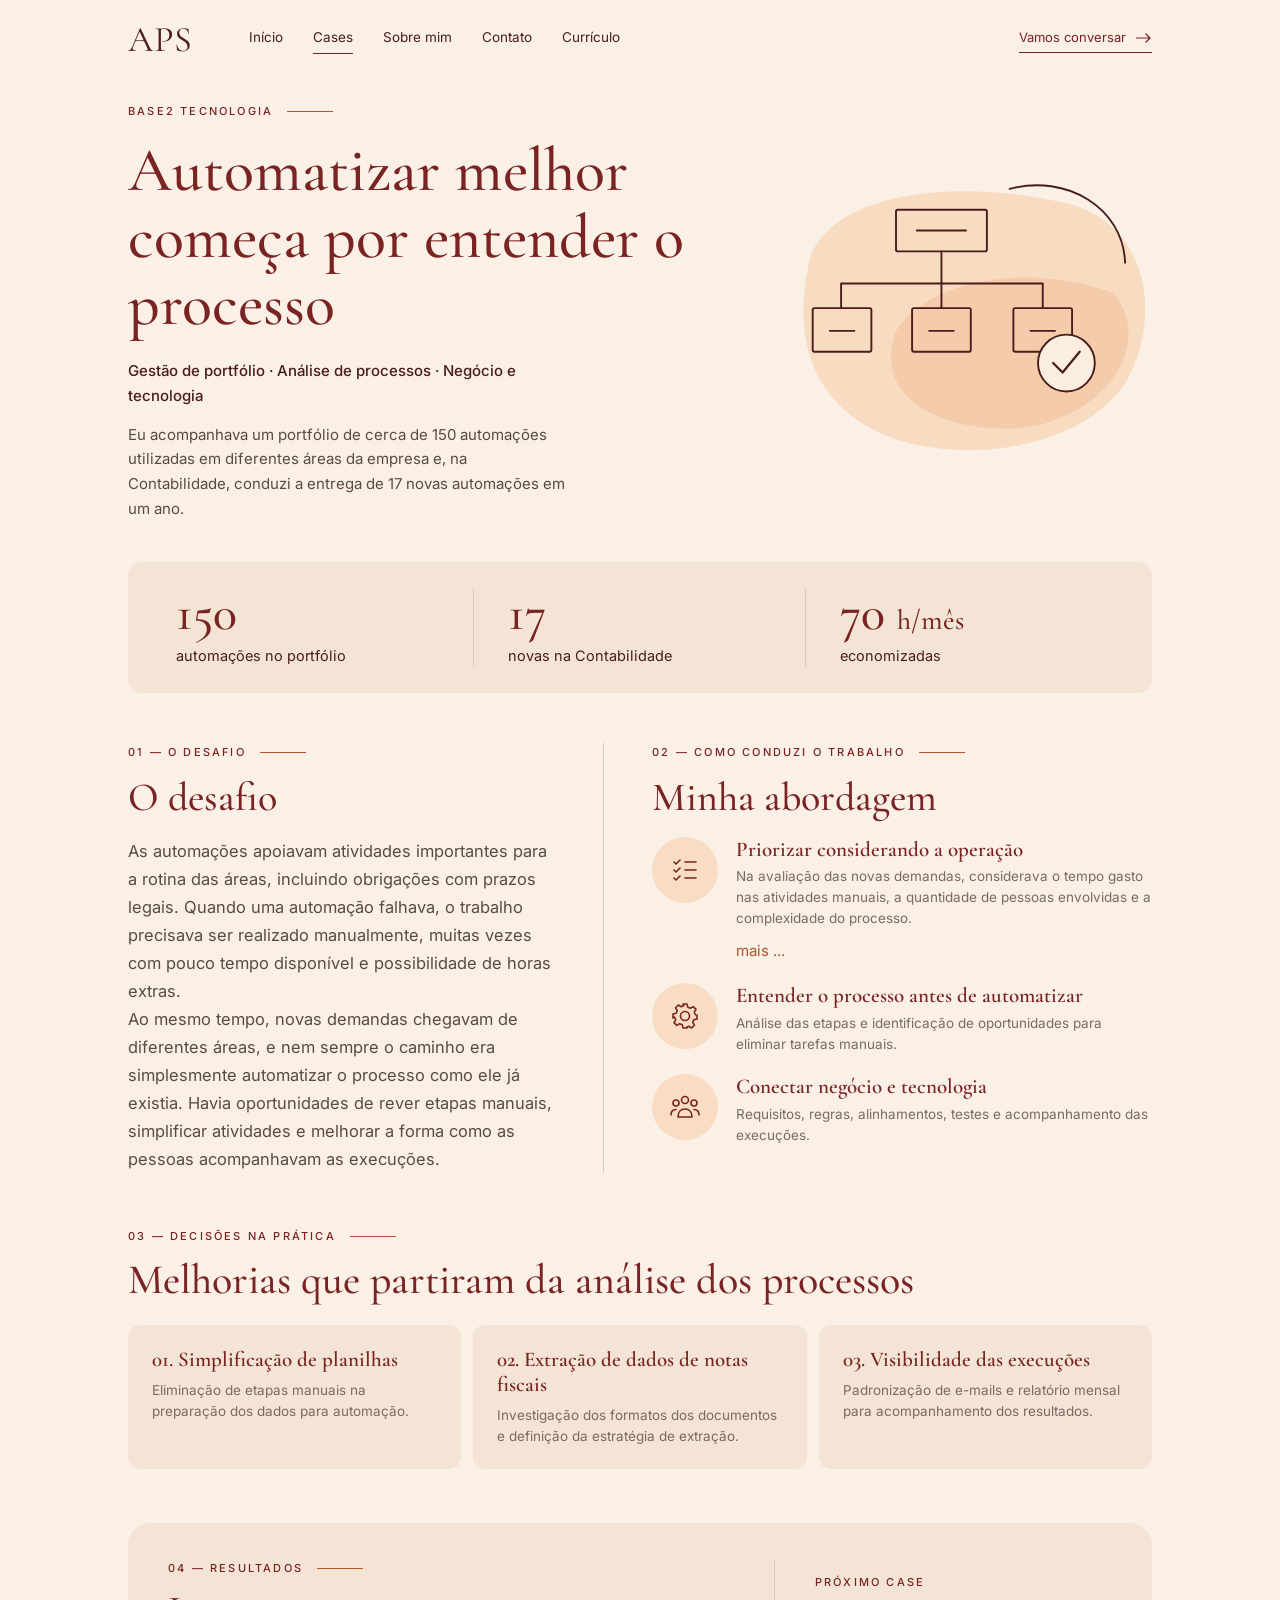
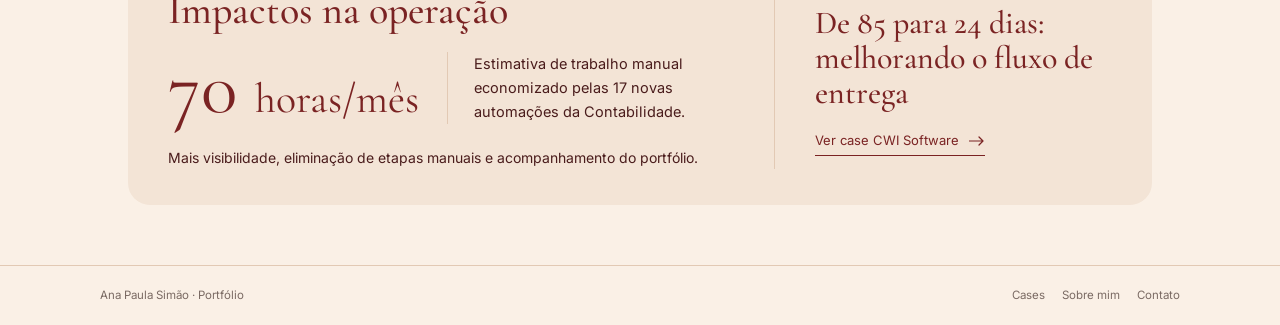
==== case-base2.html @ 9405dc96 "Update case-base2.html" ====
<!DOCTYPE html>
<html lang="pt-BR">
<head>
<meta charset="UTF-8">
<meta name="viewport" content="width=device-width, initial-scale=1">
<title>Case Base2 Tecnologia · Ana Paula Simão</title>
<meta name="description" content="Gestão de portfólio, análise de processos e conexão entre negócio e tecnologia: 150 automações no portfólio e 17 novas entregues para a Contabilidade.">
<link rel="preconnect" href="https://fonts.googleapis.com">
<link rel="preconnect" href="https://fonts.gstatic.com" crossorigin>
<link href="https://fonts.googleapis.com/css2?family=Cormorant+Garamond:wght@400;500;600&family=Inter:wght@400;500&display=swap" rel="stylesheet">
<style>
  :root{
    --bg:#faf0e6;
    --bg-soft:#f3e4d6;
    --ink:#4a1c1c;
    --red:#7a2323;
    --accent:#b5532f;
    --text:#5b4a44;
    --muted:#7a6a63;
    --line:#e2c9b4;
    --peach:#f8dcc4;
    --serif:'Cormorant Garamond', Georgia, serif;
    --sans:'Inter', system-ui, sans-serif;
  }
  *{box-sizing:border-box;margin:0;padding:0}
  html{scroll-behavior:smooth}
  body{font-family:var(--sans);background:var(--bg);color:var(--text);line-height:1.65;font-size:15px;-webkit-font-smoothing:antialiased}
  a{color:inherit;text-decoration:none}
  .container{max-width:1080px;margin:0 auto;padding:0 28px}

  /* MENU */
  nav{display:flex;align-items:center;justify-content:space-between;padding:22px 0;gap:20px}
  .logo{font-family:var(--serif);font-size:36px;color:var(--ink);letter-spacing:.5px;line-height:1}
  .menu{display:flex;gap:30px;margin-left:36px;margin-right:auto}
  .menu a{font-size:13.5px;color:var(--ink);padding-bottom:4px;border-bottom:1.5px solid transparent}
  .menu a.active{border-color:var(--red)}
  .menu a:hover{border-color:var(--accent)}
  .nav-cta{font-size:13px;color:var(--red);border-bottom:1px solid var(--red);padding-bottom:3px;display:inline-flex;gap:10px;align-items:center}
  .arrow{display:inline-block;width:16px;height:10px}

  /* TÍTULOS DE SEÇÃO */
  .label{font-size:11px;letter-spacing:.2em;text-transform:uppercase;color:var(--red);font-weight:500;display:flex;align-items:center;gap:14px}
  .label::after{content:"";width:46px;height:1px;background:var(--accent)}
  h1,h2{font-family:var(--serif);font-weight:500;color:var(--red);line-height:1.08}

  /* TOPO */
  .hero{display:grid;grid-template-columns:1.2fr .8fr;gap:30px;align-items:center;padding:22px 0 40px}
  .hero h1{font-size:clamp(40px,5.6vw,62px);margin:18px 0 20px}
  .hero .sub{font-weight:500;color:var(--ink);margin-bottom:14px}
  .hero p{max-width:440px}
  .hero-art svg{width:100%;height:auto;display:block;max-width:420px;margin-left:auto}

  /* NÚMEROS */
  .stats{display:grid;grid-template-columns:repeat(3,1fr);background:var(--bg-soft);border-radius:14px;padding:26px 14px}
  .stat{padding:0 34px;border-right:1px solid var(--line)}
  .stat:last-child{border-right:0}
  .stat strong{display:block;font-family:var(--serif);font-weight:500;font-size:50px;color:var(--red);line-height:1}
  .stat strong small{font-size:28px}
  .stat span{display:block;color:var(--ink);margin-top:6px;font-size:14.5px}

  /* DESAFIO + ABORDAGEM */
  .two{display:grid;grid-template-columns:1fr 1.15fr;margin-top:50px}
  .two > div:first-child{padding-right:48px;border-right:1px solid var(--line)}
  .two > div:last-child{padding-left:48px}
  .two h2{font-size:clamp(32px,4vw,40px);margin:14px 0 18px}
  .two p{font-size:16.5px;line-height:1.7}
  .approach{display:flex;flex-direction:column;gap:20px}
  .item{display:flex;gap:18px;align-items:flex-start}
  .icon{flex:0 0 66px;height:66px;border-radius:50%;background:var(--peach);display:grid;place-items:center}
  .icon svg{width:32px;height:32px;stroke:var(--red);fill:none;stroke-width:1.6;stroke-linecap:round;stroke-linejoin:round}
  .item h3{font-family:var(--serif);font-weight:600;font-size:21px;color:var(--red);line-height:1.2;margin-bottom:4px}
  .item p{font-size:13.5px;line-height:1.55;color:var(--muted)}

  /* DECISÕES */
  .decisions{margin-top:54px}
  .decisions h2{font-size:clamp(30px,4.2vw,42px);margin:12px 0 22px}
  .cards{display:grid;grid-template-columns:repeat(3,1fr);gap:12px}
  .dcard{background:var(--bg-soft);border-radius:12px;padding:22px 24px}
  .dcard h3{font-family:var(--serif);font-weight:600;font-size:21px;color:var(--red);line-height:1.2;margin-bottom:8px}
  .dcard p{font-size:13.5px;color:var(--muted);line-height:1.55}

  /* RESULTADOS */
  .results{margin:54px 0 60px;background:var(--bg-soft);border-radius:22px;padding:36px 40px;display:grid;grid-template-columns:1.8fr 1fr;gap:0}
  .results .main{padding-right:40px;border-right:1px solid var(--line)}
  .results h2{font-size:clamp(30px,4vw,40px);margin:12px 0 18px}
  .kpi{display:flex;align-items:center;gap:28px;flex-wrap:wrap}
  .kpi .num{font-family:var(--serif);font-size:clamp(54px,7vw,76px);color:var(--red);line-height:1;white-space:nowrap}
  .kpi .num small{font-size:.55em}
  .kpi p{border-left:1px solid var(--line);padding-left:26px;color:var(--ink);max-width:280px;font-size:14.5px}
  .results .foot-note{margin-top:20px;font-size:14px;color:var(--ink)}
  .next{padding-left:40px;display:flex;flex-direction:column;justify-content:center}
  .next .label::after{display:none}
  .next h3{font-family:var(--serif);font-weight:500;font-size:clamp(26px,3vw,32px);color:var(--red);line-height:1.1;margin:14px 0 20px}
  .next a{font-size:13px;color:var(--red);border-bottom:1px solid var(--red);padding-bottom:3px;align-self:flex-start;display:inline-flex;gap:10px;align-items:center}

  footer{border-top:1px solid var(--line)}
  .foot{display:flex;justify-content:space-between;padding:20px 0;font-size:11.5px;color:var(--muted);gap:16px;flex-wrap:wrap}
  .foot a{margin-left:14px}

  /* RESPONSIVO */
  @media (max-width:900px){
    .menu{display:none}
    .hero,.two,.results{grid-template-columns:1fr}
    .hero-art svg{margin:0 auto;max-width:320px}
    .two > div:first-child{padding-right:0;border-right:0;border-bottom:1px solid var(--line);padding-bottom:34px;margin-bottom:34px}
    .two > div:last-child{padding-left:0}
    .cards{grid-template-columns:1fr}
    .results{padding:30px 24px}
    .results .main{padding-right:0;border-right:0;border-bottom:1px solid var(--line);padding-bottom:28px;margin-bottom:28px}
    .next{padding-left:0}
  }
  @media (max-width:620px){
    .stats{grid-template-columns:1fr;gap:18px}
    .stat{border-right:0;border-bottom:1px solid var(--line);padding:0 18px 16px}
    .stat:last-child{border-bottom:0;padding-bottom:0}
    .kpi p{border-left:0;padding-left:0}
  }

  /* Texto "mais ... / menos" */
  .more-text p{margin-top:12px}
  
  .toggle{
    background:none;
    border:0;
    padding:0;
    margin:10px 0 0;
    display:inline-block;
    font:inherit;
    color:var(--accent);
    cursor:pointer;
    transition:color .2s ease;
  }
  .toggle:hover{
    color:var(--red);
    text-decoration:underline;
    text-underline-offset:3px;
  }
  .toggle:focus-visible{
    outline:2px solid var(--accent);
    outline-offset:3px;
  }
</style>
</head>
  
<body>

<svg width="0" height="0" style="position:absolute" aria-hidden="true">
  <symbol id="arrow" viewBox="0 0 16 10"><path d="M0 5h14M10 1l4 4-4 4" fill="none" stroke="currentColor" stroke-width="1.2" stroke-linecap="round" stroke-linejoin="round"/></symbol>
</svg>

<div class="container">
  <nav>
    <a href="index.html" class="logo">APS</a>
    <div class="menu">
      <a href="index.html">Início</a>
      <a href="index.html#cases" class="active">Cases</a>
      <a href="index.html#sobre">Sobre mim</a>
      <a href="index.html#contato">Contato</a>
      <a href="curriculo-ana-paula-simao.pdf" download="Curriculo-Ana-Paula-Simao.pdf">Currículo</a>
    </div>
    <a href="index.html#contato" class="nav-cta">Vamos conversar <svg class="arrow"><use href="#arrow"/></svg></a>
  </nav>

  <!-- TOPO -->
  <section class="hero">
    <div>
      <div class="label">Base2 Tecnologia</div>
      <h1>Automatizar melhor começa por entender o processo</h1>
      <p class="sub">Gestão de portfólio · Análise de processos · Negócio e tecnologia</p>
      <p>Eu acompanhava um portfólio de cerca de 150 automações utilizadas em diferentes áreas da empresa e, na Contabilidade, conduzi a entrega de 17 novas automações em um ano.</p>
    </div>
    <div class="hero-art">
      <svg viewBox="0 0 420 340" role="img" aria-label="Ilustração de fluxo de processo com etapa concluída">
        <path d="M60 110 C90 40 220 30 330 55 C410 75 430 160 400 230 C370 300 260 330 170 310 C90 292 30 230 60 110Z" fill="#f8d9bd" opacity=".85"/>
        <path d="M150 190 C190 130 300 120 380 150 C420 200 380 270 300 290 C220 305 120 270 150 190Z" fill="#f4c7a2" opacity=".7"/>
        <g stroke="#4a1c1c" stroke-width="2" fill="none" stroke-linecap="round" stroke-linejoin="round">
          <rect x="150" y="62" width="96" height="44" rx="2"/>
          <path d="M172 84h52"/>
          <path d="M198 106v34M92 140h213M92 140v26M198 140v26M305 140v26"/>
          <rect x="62" y="166" width="62" height="46" rx="2"/>
          <rect x="167" y="166" width="62" height="46" rx="2"/>
          <rect x="274" y="166" width="62" height="46" rx="2"/>
          <path d="M80 190h26M185 190h26M292 190h26"/>
          <path d="M270 40 C330 24 390 60 392 118"/>
        </g>
        <circle cx="330" cy="224" r="30" fill="#fbeee0" stroke="#4a1c1c" stroke-width="2"/>
        <path d="M316 224l10 10 18-22" stroke="#4a1c1c" stroke-width="2.4" fill="none" stroke-linecap="round" stroke-linejoin="round"/>
      </svg>
    </div>
  </section>

  <!-- NÚMEROS -->
  <section class="stats">
    <div class="stat"><strong>150</strong><span>automações no portfólio</span></div>
    <div class="stat"><strong>17</strong><span>novas na Contabilidade</span></div>
    <div class="stat"><strong>70 <small>h/mês</small></strong><span>economizadas</span></div>
  </section>

  <!-- DESAFIO + ABORDAGEM -->
  <section class="two">
    <div>
      <div class="label">01 — O desafio</div>
      <h2>O desafio</h2>
        <p>As automações apoiavam atividades importantes para a rotina das áreas, incluindo obrigações com prazos legais. Quando uma automação falhava, o trabalho precisava ser realizado manualmente, muitas vezes com pouco tempo disponível e possibilidade de horas extras. </p>
        <p>Ao mesmo tempo, novas demandas chegavam de diferentes áreas, e nem sempre o caminho era simplesmente automatizar o processo como ele já existia. Havia oportunidades de rever etapas manuais, simplificar atividades e melhorar a forma como as pessoas acompanhavam as execuções. </p>
    </div>

    <div>
      <div class="label">02 — Como conduzi o trabalho</div>
      <h2>Minha abordagem</h2>
      <div class="approach">
        <div class="item">
          <div class="icon"><svg viewBox="0 0 32 32"><path d="M5 8l2 2 4-4M5 16l2 2 4-4M5 24l2 2 4-4M16 8h11M16 16h11M16 24h11"/></svg></div>
          <div>
            <h3>Priorizar considerando a operação</h3>
            <p>
                Na avaliação das novas demandas, considerava o tempo gasto nas atividades manuais, a quantidade de pessoas envolvidas e a complexidade do processo.
              </p>
              
              <div class="more-text" id="mais-priorizar" hidden>
                <p>Também buscava entregar soluções mais simples quando isso permitia resolver rapidamente um problema, sem deixar de lado demandas mais complexas.</p>
              
                <p>Quando havia conflito entre uma nova entrega e uma falha em uma automação já utilizada pela área, priorizava a continuidade da operação. A automação existente fazia parte da rotina e, se não fosse restabelecida, alguém precisaria executar manualmente aquela atividade.</p>
              
                <p>Os prazos legais também faziam parte dessa análise. Como as execuções eram programadas com antecedência, havia uma janela para identificar falhas e permitir que a área recorresse ao processo manual quando necessário.</p>
              </div>
              
              <button type="button" class="toggle" aria-expanded="false" aria-controls="mais-priorizar">mais ...</button>
          </div>
        </div>
        <div class="item">
          <div class="icon"><svg viewBox="0 0 32 32"><circle cx="16" cy="16" r="4.5"/><path d="M14 4h4l.8 3.2 2.6 1.1 2.8-1.7 2.8 2.8-1.7 2.8 1.1 2.6L28 15v4l-3.2.8-1.1 2.6 1.7 2.8-2.8 2.8-2.8-1.7-2.6 1.1L18 28h-4l-.8-3.2-2.6-1.1-2.8 1.7-2.8-2.8 1.7-2.8-1.1-2.6L4 18v-4l3.200-.8 1.100-2.600-1.700-2.800 2.800-2.800 2.800 1.700 2.600-1.100z"/></svg></div>
          <div>
            <h3>Entender o processo antes de automatizar</h3>
            <p>Análise das etapas e identificação de oportunidades para eliminar tarefas manuais.</p>
          </div>
        </div>
        <div class="item">
          <div class="icon"><svg viewBox="0 0 32 32"><circle cx="16" cy="9" r="3.5"/><circle cx="7" cy="12" r="3"/><circle cx="25" cy="12" r="3"/><path d="M9 26c0-5 3-8 7-8s7 3 7 8zM2 24c0-3.500 2-5.500 5-5.500M30 24c0-3.500-2-5.500-5-5.500"/></svg></div>
          <div>
            <h3>Conectar negócio e tecnologia</h3>
            <p>Requisitos, regras, alinhamentos, testes e acompanhamento das execuções.</p>
          </div>
        </div>
      </div>
    </div>
  </section>

  <!-- DECISÕES NA PRÁTICA -->
  <section class="decisions">
    <div class="label">03 — Decisões na prática</div>
    <h2>Melhorias que partiram da análise dos processos</h2>
    <div class="cards">
      <div class="dcard">
        <h3>01. Simplificação de planilhas</h3>
        <p>Eliminação de etapas manuais na preparação dos dados para automação.</p>
      </div>
      <div class="dcard">
        <h3>02. Extração de dados de notas fiscais</h3>
        <p>Investigação dos formatos dos documentos e definição da estratégia de extração.</p>
      </div>
      <div class="dcard">
        <h3>03. Visibilidade das execuções</h3>
        <p>Padronização de e-mails e relatório mensal para acompanhamento dos resultados.</p>
      </div>
    </div>
  </section>

  <!-- RESULTADOS + PRÓXIMO CASE -->
  <section class="results">
    <div class="main">
      <div class="label">04 — Resultados</div>
      <h2>Impactos na operação</h2>
      <div class="kpi">
        <div class="num">70 <small>horas/mês</small></div>
        <p>Estimativa de trabalho manual economizado pelas 17 novas automações da Contabilidade.</p>
      </div>
      <p class="foot-note">Mais visibilidade, eliminação de etapas manuais e acompanhamento do portfólio.</p>
    </div>
    <div class="next">
      <div class="label">Próximo case</div>
      <h3>De 85 para 24 dias: melhorando o fluxo de entrega</h3>
      <a href="case-cwi.html">Ver case CWI Software <svg class="arrow"><use href="#arrow"/></svg></a>
    </div>
  </section>
</div>

<footer>
  <div class="container foot">
    <div>Ana Paula Simão · Portfólio</div>
    <div>
      <a href="index.html#cases">Cases</a>
      <a href="index.html#sobre">Sobre mim</a>
      <a href="index.html#contato">Contato</a>
    </div>
  </div>
</footer>
<script>
  document.querySelectorAll('.toggle').forEach(function (btn) {
    btn.addEventListener('click', function () {
      var alvo = document.getElementById(btn.getAttribute('aria-controls'));
      var aberto = btn.getAttribute('aria-expanded') === 'true';
      alvo.hidden = aberto;
      btn.setAttribute('aria-expanded', String(!aberto));
      btn.textContent = aberto ? 'mais ...' : 'menos';
    });
  });
</script>
</body>
</html>
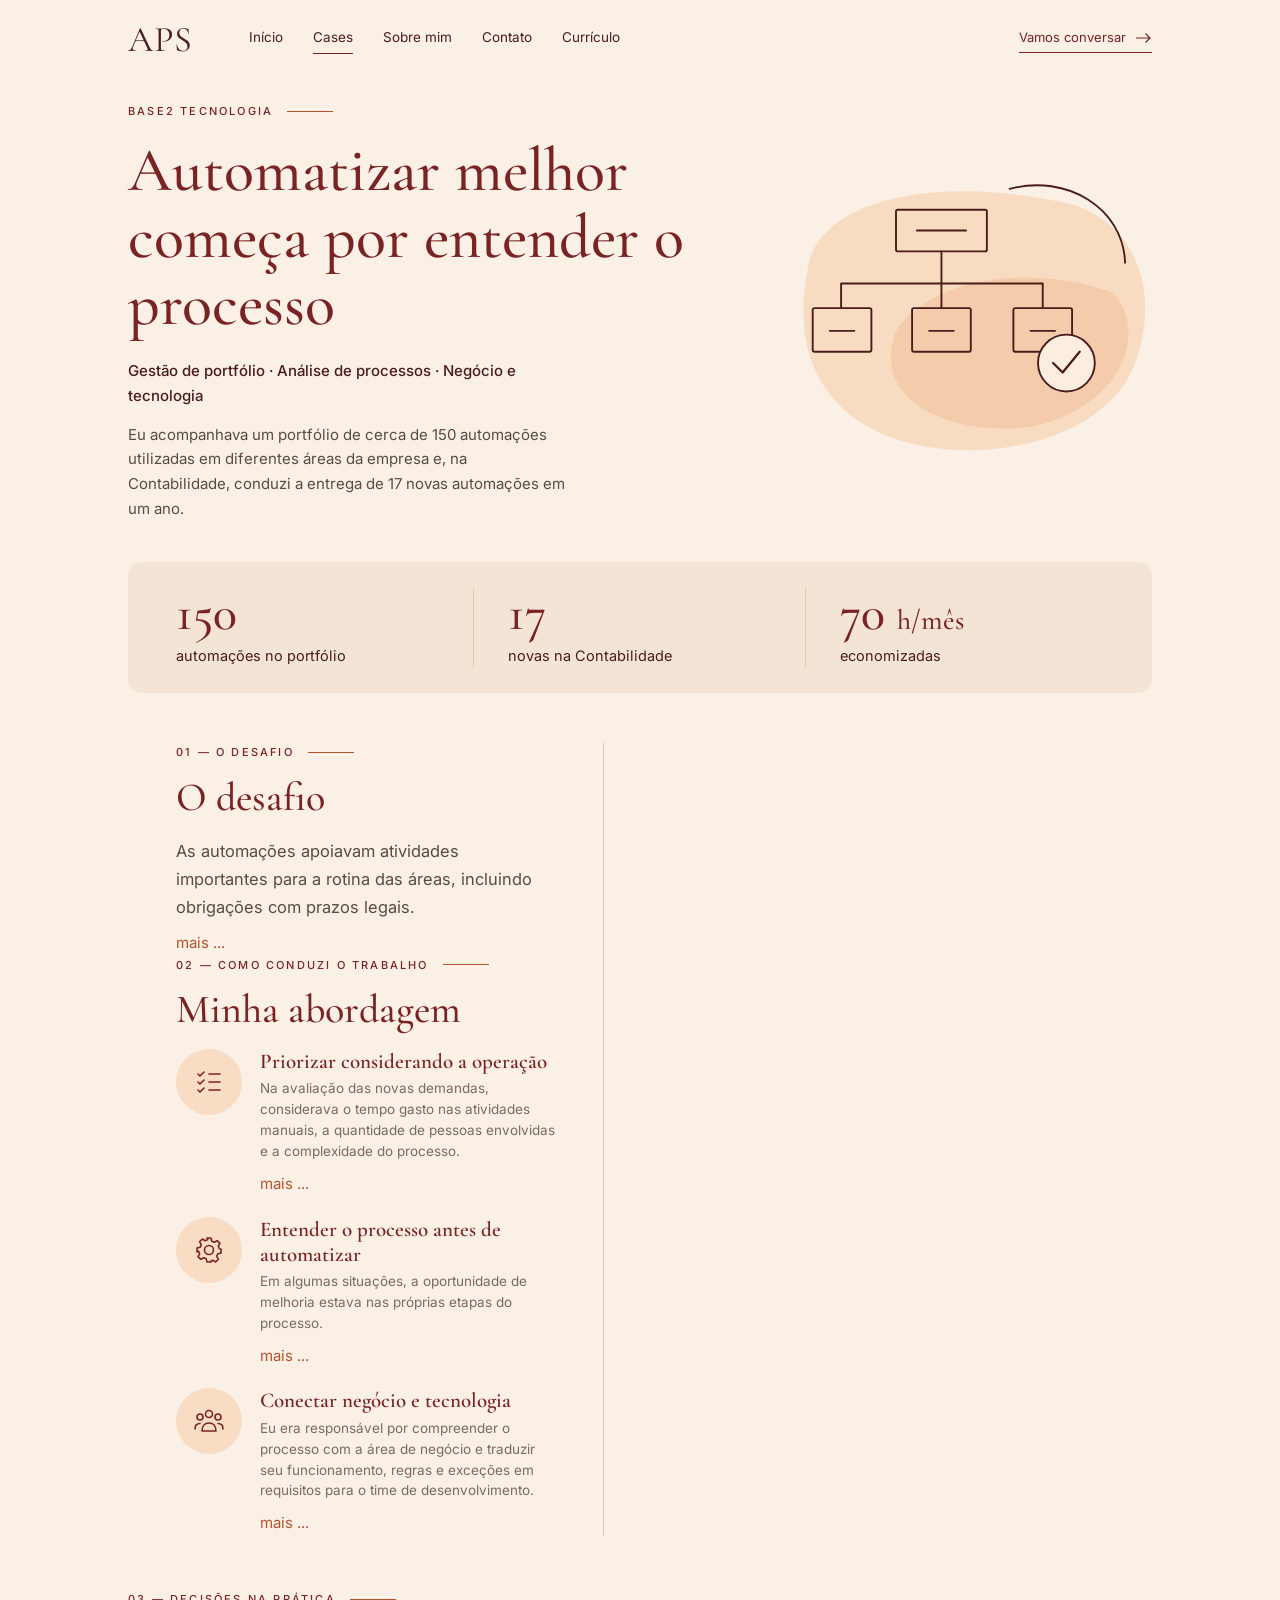
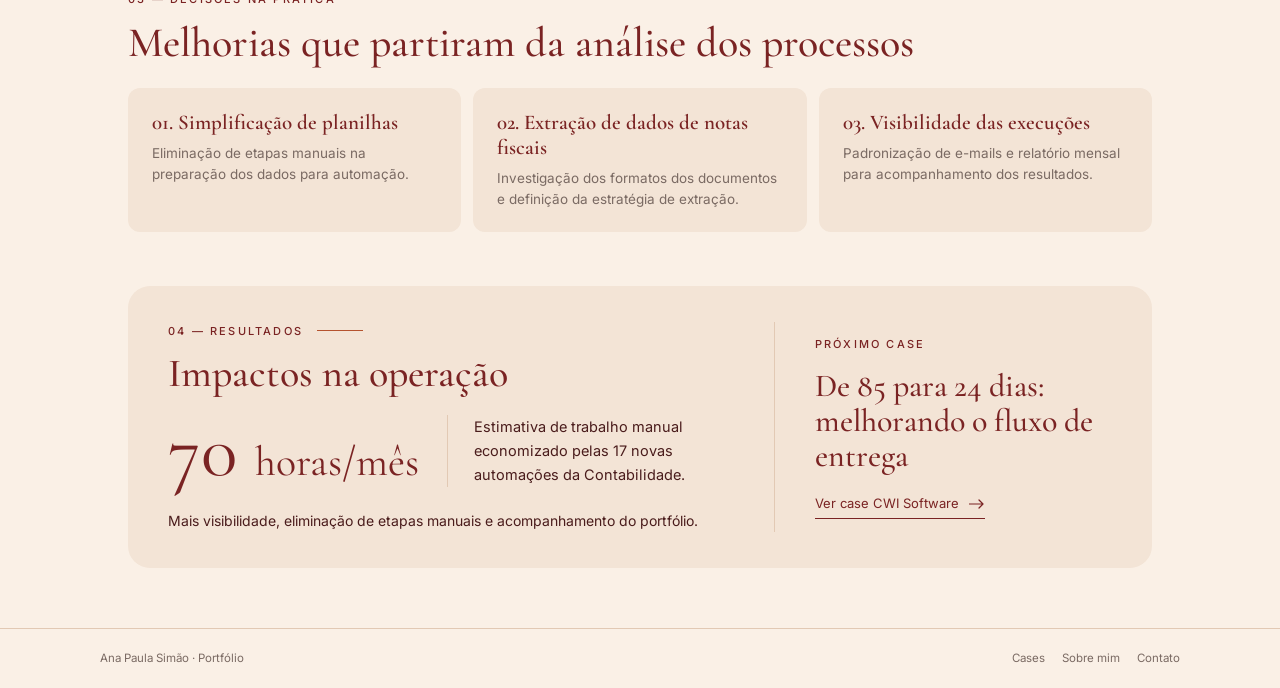
==== commit 09a1e55f: "Update case-base2.html" ====
--- a/case-base2.html
+++ b/case-base2.html
@@ -201,10 +201,12 @@
     <div>
       <div class="label">01 — O desafio</div>
       <h2>O desafio</h2>
-        <p>As automações apoiavam atividades importantes para a rotina das áreas, incluindo obrigações com prazos legais. Quando uma automação falhava, o trabalho precisava ser realizado manualmente, muitas vezes com pouco tempo disponível e possibilidade de horas extras. </p>
-        <p>Ao mesmo tempo, novas demandas chegavam de diferentes áreas, e nem sempre o caminho era simplesmente automatizar o processo como ele já existia. Havia oportunidades de rever etapas manuais, simplificar atividades e melhorar a forma como as pessoas acompanhavam as execuções. </p>
-    </div>
-
+        <p>As automações apoiavam atividades importantes para a rotina das áreas, incluindo obrigações com prazos legais.</p> 
+        <div class="more-text" id="mais-desafio" hidden>
+        <p>Quando uma automação falhava, o trabalho precisava ser realizado manualmente, muitas vezes com pouco tempo disponível e possibilidade de horas extras. </p>
+          <p>Ao mesmo tempo, novas demandas chegavam de diferentes áreas, e nem sempre o caminho era simplesmente automatizar o processo como ele já existia. Havia oportunidades de rever etapas manuais, simplificar atividades e melhorar a forma como as pessoas acompanhavam as execuções. </p>
+        </div>
+        <button type="button" class="toggle" aria-expanded="false" aria-controls="mais-desafio">mais ...</button>
     <div>
       <div class="label">02 — Como conduzi o trabalho</div>
       <h2>Minha abordagem</h2>
@@ -219,9 +221,7 @@
               
               <div class="more-text" id="mais-priorizar" hidden>
                 <p>Também buscava entregar soluções mais simples quando isso permitia resolver rapidamente um problema, sem deixar de lado demandas mais complexas.</p>
-              
                 <p>Quando havia conflito entre uma nova entrega e uma falha em uma automação já utilizada pela área, priorizava a continuidade da operação. A automação existente fazia parte da rotina e, se não fosse restabelecida, alguém precisaria executar manualmente aquela atividade.</p>
-              
                 <p>Os prazos legais também faziam parte dessa análise. Como as execuções eram programadas com antecedência, havia uma janela para identificar falhas e permitir que a área recorresse ao processo manual quando necessário.</p>
               </div>
               
@@ -232,14 +232,28 @@
           <div class="icon"><svg viewBox="0 0 32 32"><circle cx="16" cy="16" r="4.5"/><path d="M14 4h4l.8 3.2 2.6 1.1 2.8-1.7 2.8 2.8-1.7 2.8 1.1 2.6L28 15v4l-3.2.8-1.1 2.6 1.7 2.8-2.8 2.8-2.8-1.7-2.6 1.1L18 28h-4l-.8-3.2-2.6-1.1-2.8 1.7-2.8-2.8 1.7-2.8-1.1-2.6L4 18v-4l3.200-.8 1.100-2.600-1.700-2.800 2.800-2.800 2.800 1.700 2.600-1.100z"/></svg></div>
           <div>
             <h3>Entender o processo antes de automatizar</h3>
-            <p>Análise das etapas e identificação de oportunidades para eliminar tarefas manuais.</p>
+            <p>Em algumas situações, a oportunidade de melhoria estava nas próprias etapas do processo.</p>
+
+            <div class="more-text" id="mais-entender" hidden>
+                <p>Em uma delas, uma pessoa precisava extrair uma planilha de um BI, remover colunas, consultar códigos de empresas a partir do CNPJ e preencher alíquotas conforme regras definidas. Analisei essas etapas com o time e identificamos que parte das informações poderia ser obtida diretamente pela automação, enquanto outras tarefas poderiam ser eliminadas.</p>
+                <p>Com a mudança, a pessoa deixou de gastar tempo nessas alterações manuais e pôde se dedicar a outras atividades. A extração inicial da planilha permaneceu necessária devido às permissões disponíveis para a automação.</p>
+                <p>Em outro caso, a atividade envolvia ler informações de notas fiscais em PDF e transcrevê-las para uma planilha. Investiguei os diferentes formatos dos documentos e as variações na apresentação das informações, detalhei os requisitos para o time de desenvolvimento e acompanhei a implementação e os testes. A automação passou a extrair os dados, com uma etapa de conferência pela área antes de seguir o processamento.</p>
+              </div>
+              <button type="button" class="toggle" aria-expanded="false" aria-controls="mais-entender">mais ...</button>
           </div>
         </div>
         <div class="item">
           <div class="icon"><svg viewBox="0 0 32 32"><circle cx="16" cy="9" r="3.5"/><circle cx="7" cy="12" r="3"/><circle cx="25" cy="12" r="3"/><path d="M9 26c0-5 3-8 7-8s7 3 7 8zM2 24c0-3.500 2-5.500 5-5.500M30 24c0-3.500-2-5.500-5-5.500"/></svg></div>
           <div>
             <h3>Conectar negócio e tecnologia</h3>
-            <p>Requisitos, regras, alinhamentos, testes e acompanhamento das execuções.</p>
+            <p>Eu era responsável por compreender o processo com a área de negócio e traduzir seu funcionamento, regras e exceções em requisitos para o time de desenvolvimento. </p>
+            <div class="more-text" id="mais-conectar" hidden>
+                <p>Também esclarecia dúvidas durante a implementação, alinhava expectativas com os envolvidos e realizava os testes iniciais e o acompanhamento das primeiras execuções em produção.</p>
+                <p>Quando os erros se repetiam, investigava suas causas para entender se estavam relacionados a mudanças em sites de prefeituras, alterações em rotinas do ERP, configurações de negócio ou problemas técnicos.</p>
+                <p>Essa análise ajudava a identificar oportunidades de atuação. Em situações de mudanças nos sites, por exemplo, trabalhamos em duas frentes: orientar a área a verificar os sites alguns dias antes da execução e prever validações na automação para identificar alterações em funções ou campos e alertar as equipes envolvidas.</p>
+              </div>
+              <button type="button" class="toggle" aria-expanded="false" aria-controls="mais-conectar">mais ...</button>
+          </div>
           </div>
         </div>
       </div>
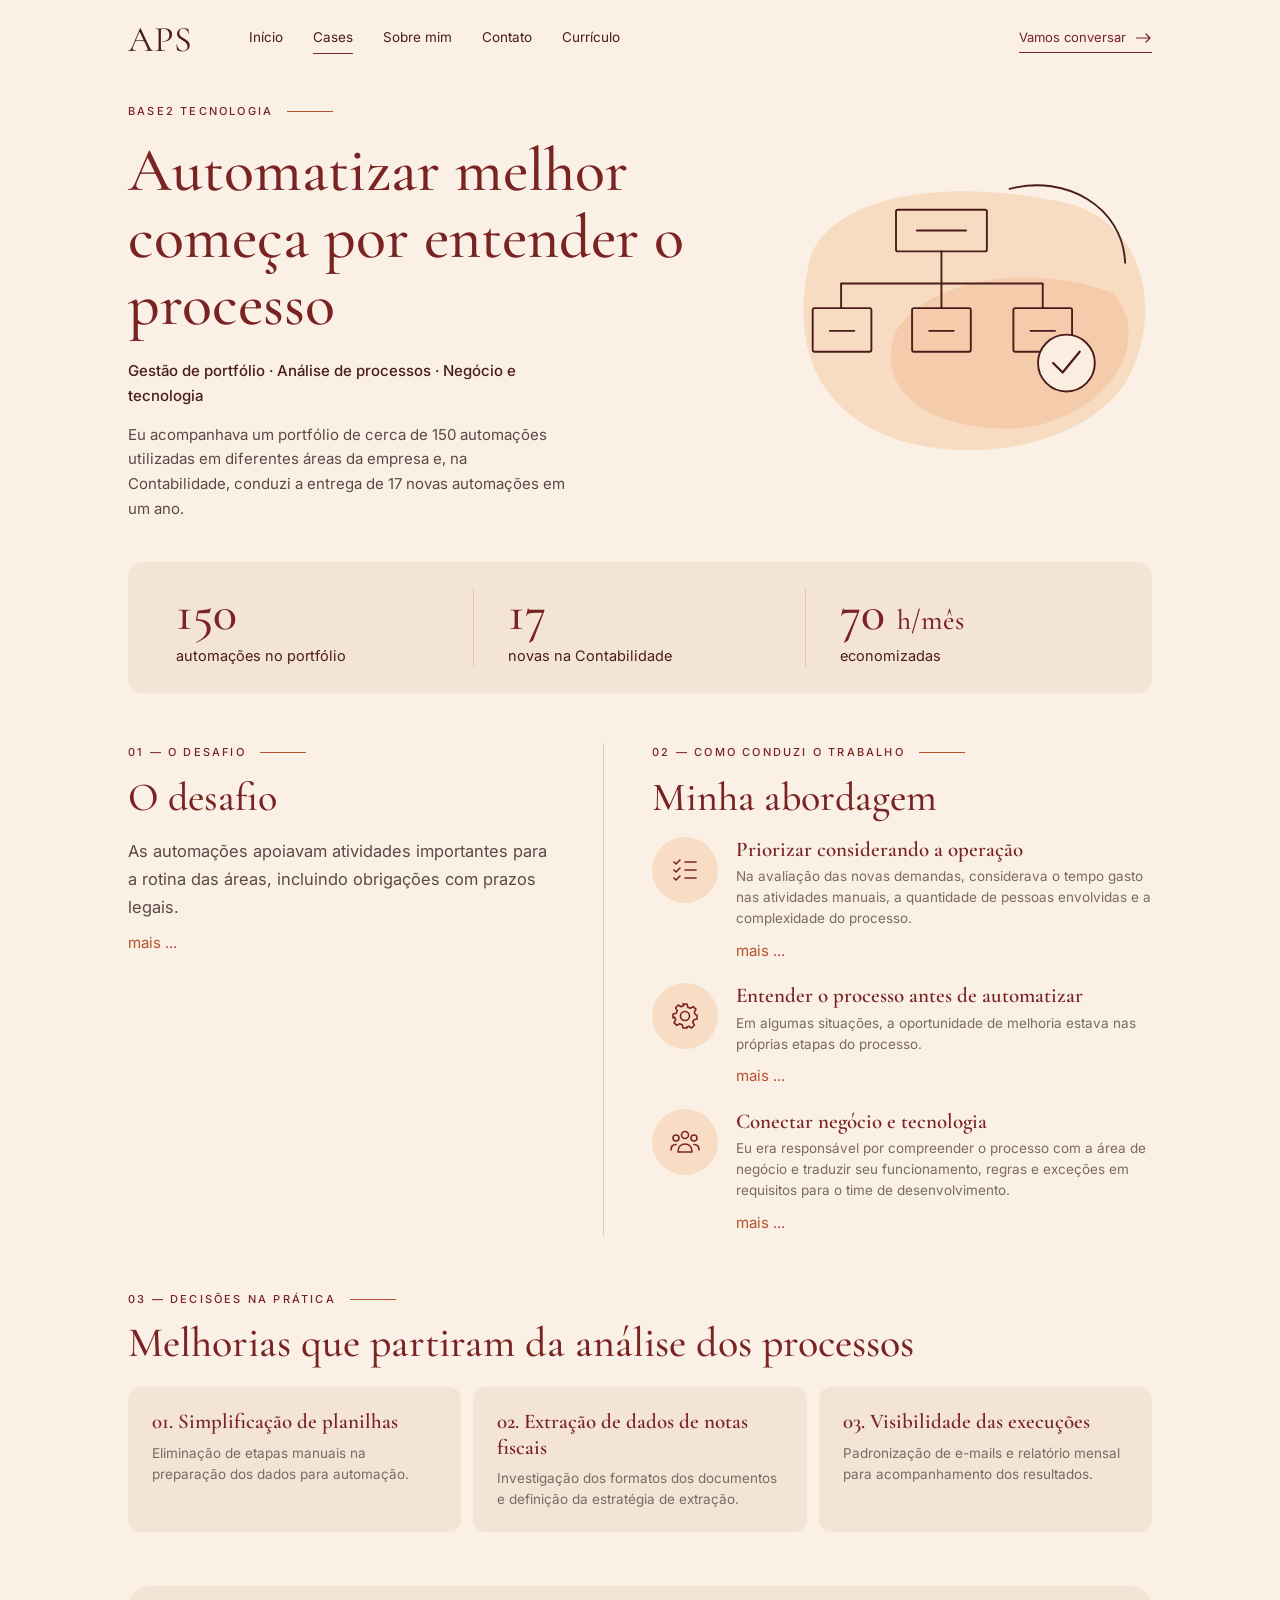
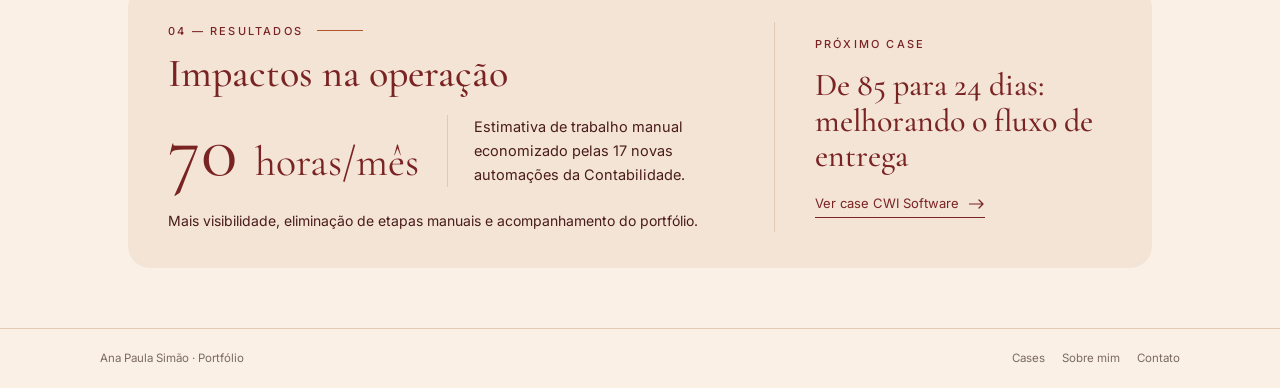
==== commit 89f82f3c: "Update case-base2.html" ====
--- a/case-base2.html
+++ b/case-base2.html
@@ -207,7 +207,8 @@
           <p>Ao mesmo tempo, novas demandas chegavam de diferentes áreas, e nem sempre o caminho era simplesmente automatizar o processo como ele já existia. Havia oportunidades de rever etapas manuais, simplificar atividades e melhorar a forma como as pessoas acompanhavam as execuções. </p>
         </div>
         <button type="button" class="toggle" aria-expanded="false" aria-controls="mais-desafio">mais ...</button>
-    <div>
+    </div>
+      <div>
       <div class="label">02 — Como conduzi o trabalho</div>
       <h2>Minha abordagem</h2>
       <div class="approach">
@@ -253,11 +254,10 @@
                 <p>Essa análise ajudava a identificar oportunidades de atuação. Em situações de mudanças nos sites, por exemplo, trabalhamos em duas frentes: orientar a área a verificar os sites alguns dias antes da execução e prever validações na automação para identificar alterações em funções ou campos e alertar as equipes envolvidas.</p>
               </div>
               <button type="button" class="toggle" aria-expanded="false" aria-controls="mais-conectar">mais ...</button>
-          </div>
+            </div>
           </div>
         </div>
       </div>
-    </div>
   </section>
 
   <!-- DECISÕES NA PRÁTICA -->
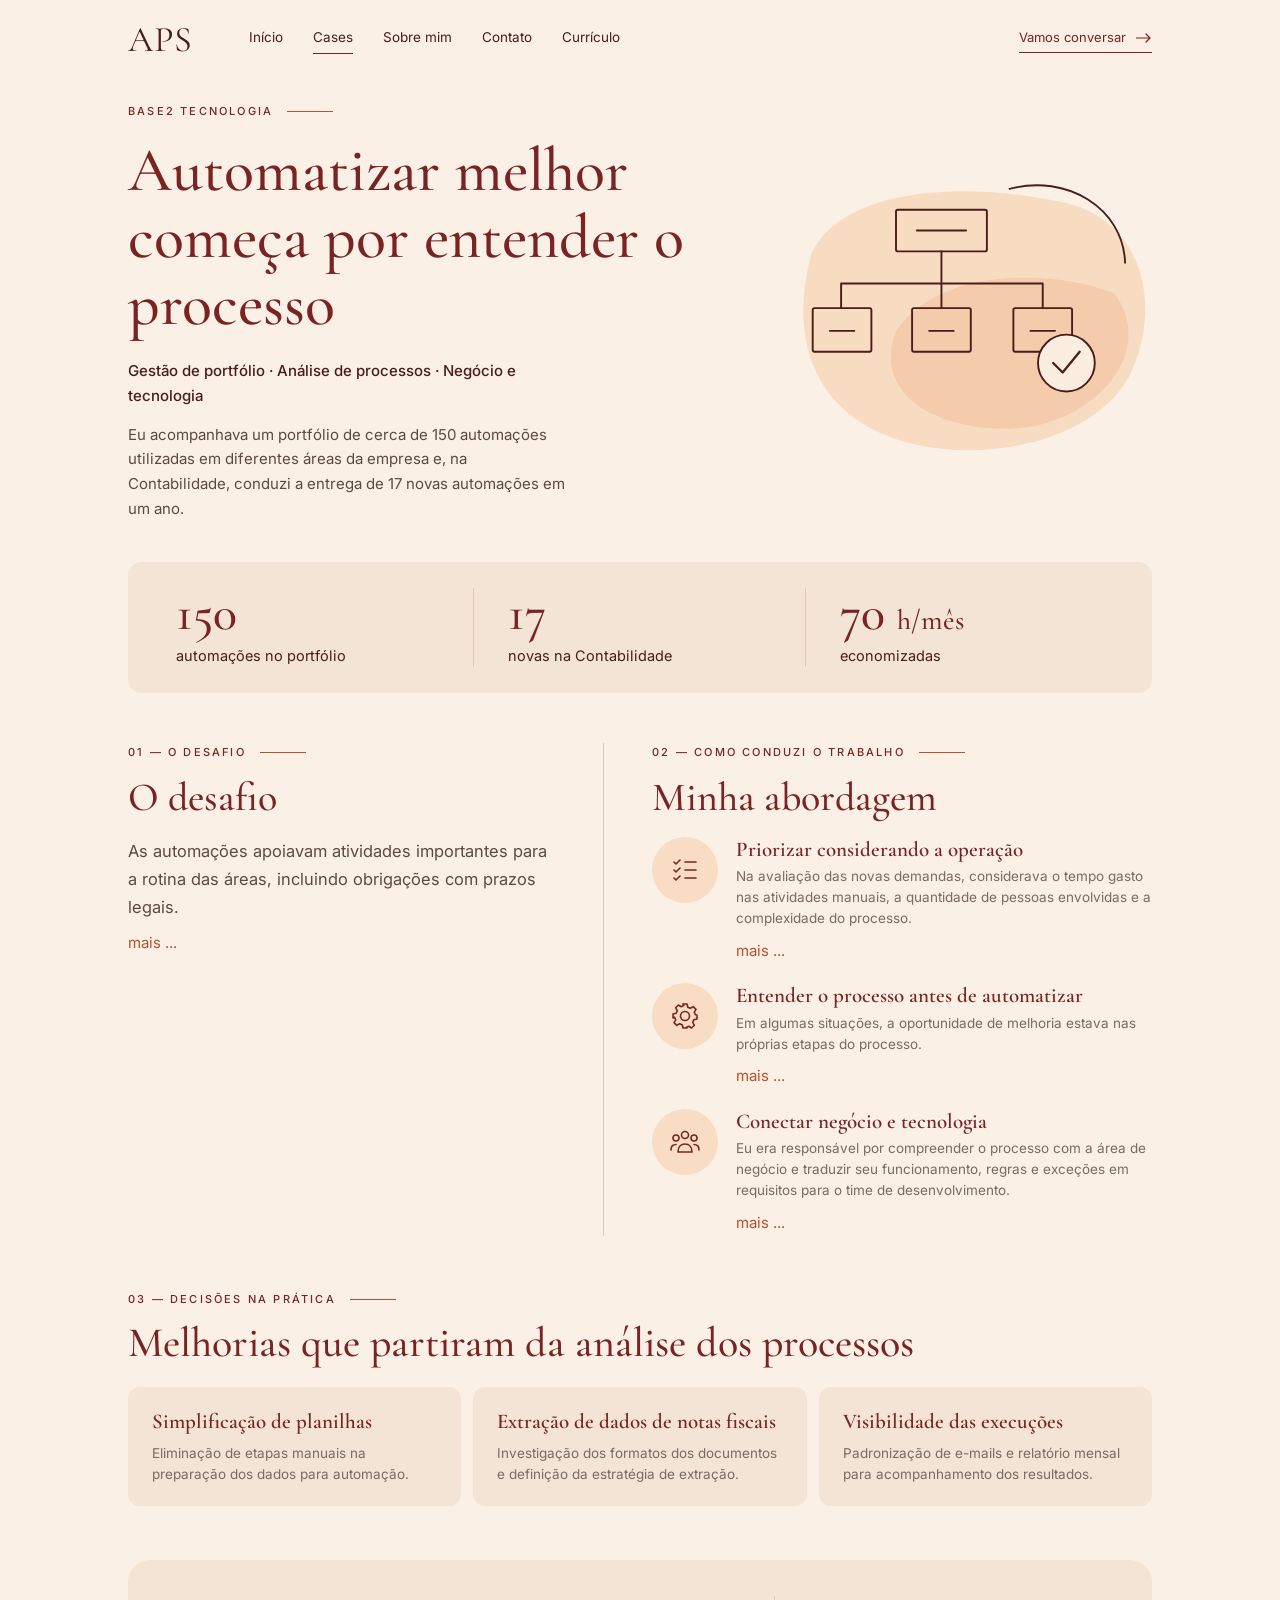
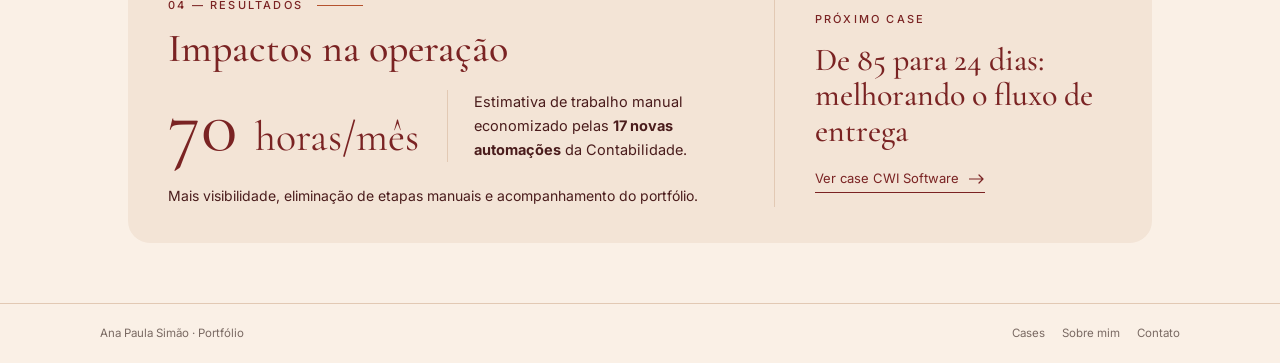
==== commit f884d77e: "Update case-base2.html" ====
--- a/case-base2.html
+++ b/case-base2.html
@@ -266,15 +266,15 @@
     <h2>Melhorias que partiram da análise dos processos</h2>
     <div class="cards">
       <div class="dcard">
-        <h3>01. Simplificação de planilhas</h3>
+        <h3>Simplificação de planilhas</h3>
         <p>Eliminação de etapas manuais na preparação dos dados para automação.</p>
       </div>
       <div class="dcard">
-        <h3>02. Extração de dados de notas fiscais</h3>
+        <h3>Extração de dados de notas fiscais</h3>
         <p>Investigação dos formatos dos documentos e definição da estratégia de extração.</p>
       </div>
       <div class="dcard">
-        <h3>03. Visibilidade das execuções</h3>
+        <h3>Visibilidade das execuções</h3>
         <p>Padronização de e-mails e relatório mensal para acompanhamento dos resultados.</p>
       </div>
     </div>
@@ -287,7 +287,7 @@
       <h2>Impactos na operação</h2>
       <div class="kpi">
         <div class="num">70 <small>horas/mês</small></div>
-        <p>Estimativa de trabalho manual economizado pelas 17 novas automações da Contabilidade.</p>
+        <p>Estimativa de trabalho manual economizado pelas <strong>17 novas automações</strong> da Contabilidade.</p>
       </div>
       <p class="foot-note">Mais visibilidade, eliminação de etapas manuais e acompanhamento do portfólio.</p>
     </div>
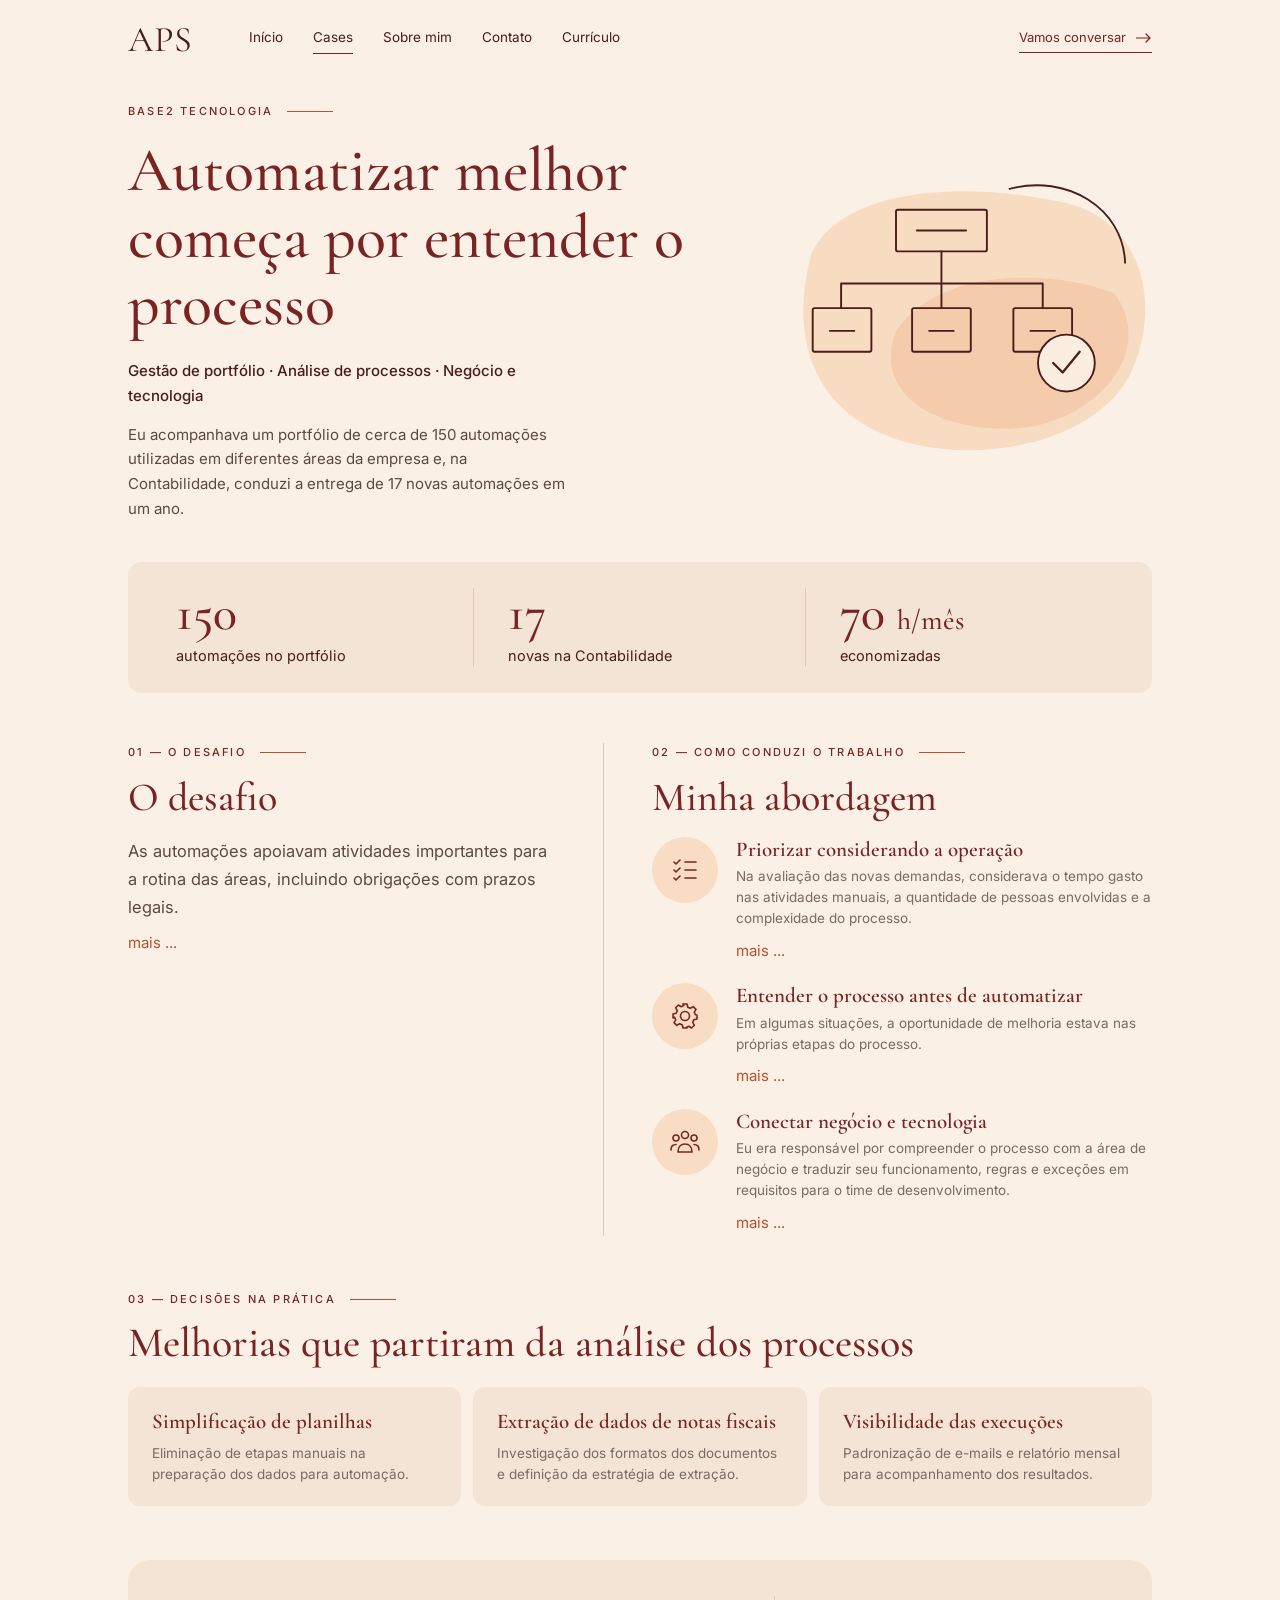
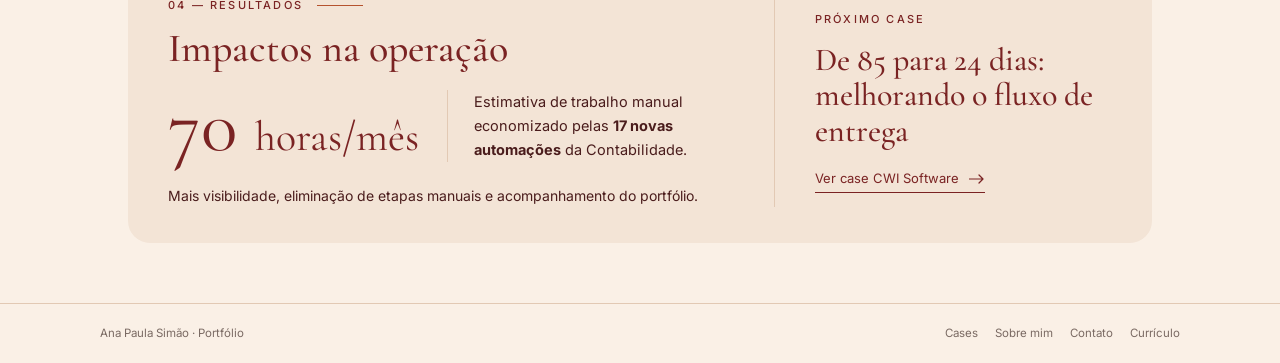
==== commit 87bc749b: "Update case-base2.html" ====
--- a/case-base2.html
+++ b/case-base2.html
@@ -306,6 +306,7 @@
       <a href="index.html#cases">Cases</a>
       <a href="index.html#sobre">Sobre mim</a>
       <a href="index.html#contato">Contato</a>
+      <a href="curriculo-ana-paula-simao.pdf" download="Curriculo-Ana-Paula-Simao.pdf">Currículo</a>
     </div>
   </div>
 </footer>
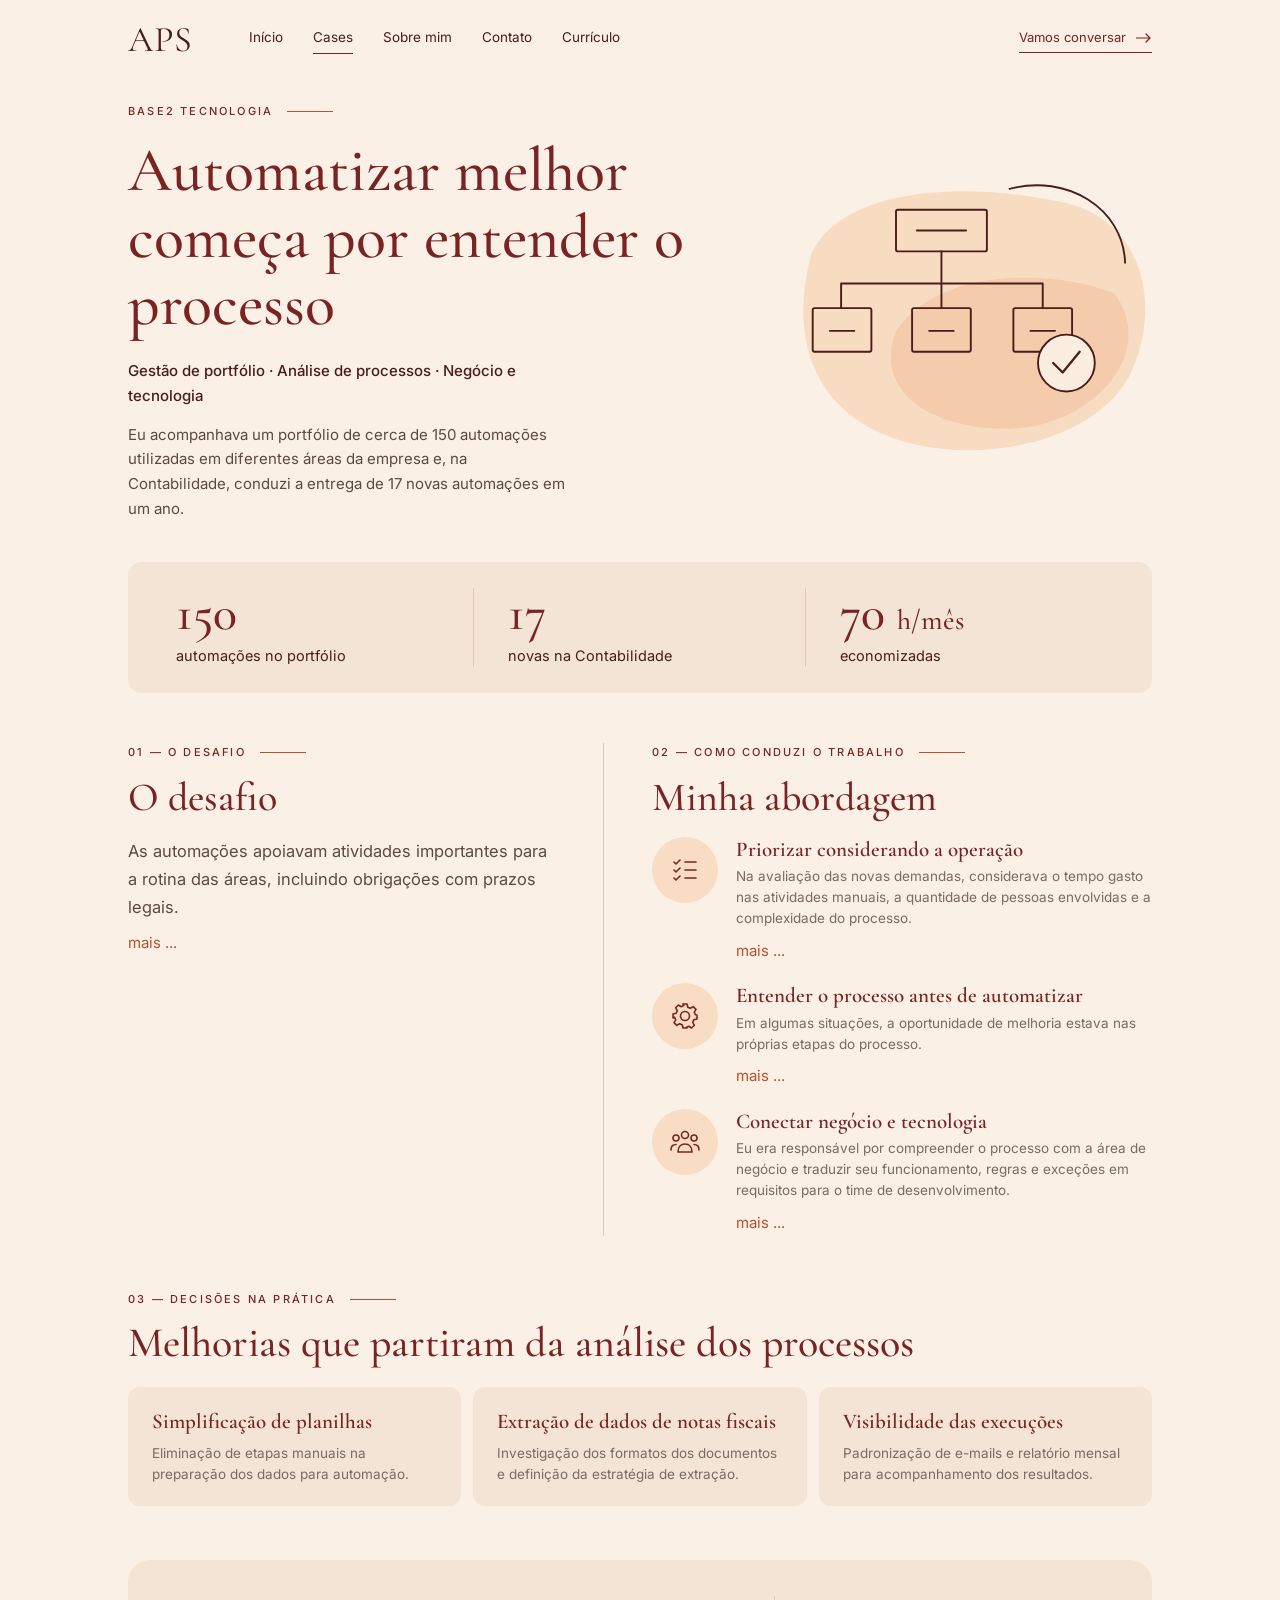
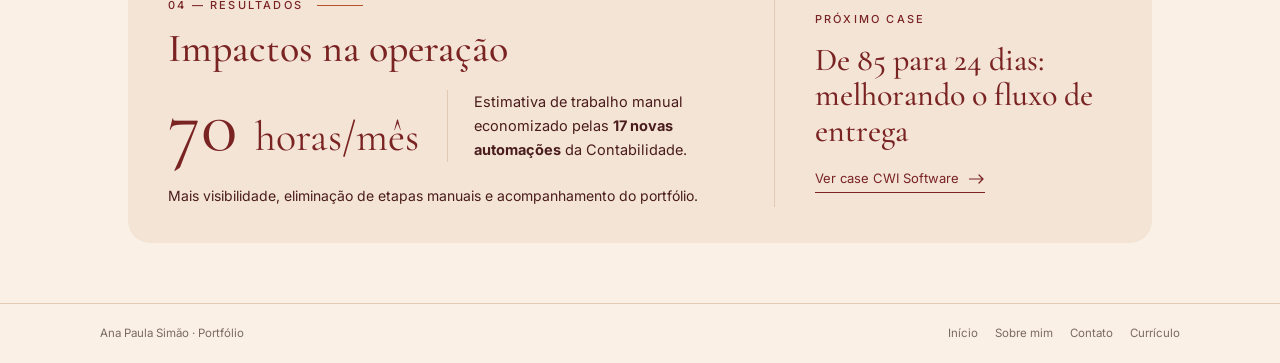
==== commit 4663809f: "Update case-base2.html" ====
--- a/case-base2.html
+++ b/case-base2.html
@@ -303,7 +303,7 @@
   <div class="container foot">
     <div>Ana Paula Simão · Portfólio</div>
     <div>
-      <a href="index.html#cases">Cases</a>
+      <a href="index.html#inicio">Início</a>
       <a href="index.html#sobre">Sobre mim</a>
       <a href="index.html#contato">Contato</a>
       <a href="curriculo-ana-paula-simao.pdf" download="Curriculo-Ana-Paula-Simao.pdf">Currículo</a>
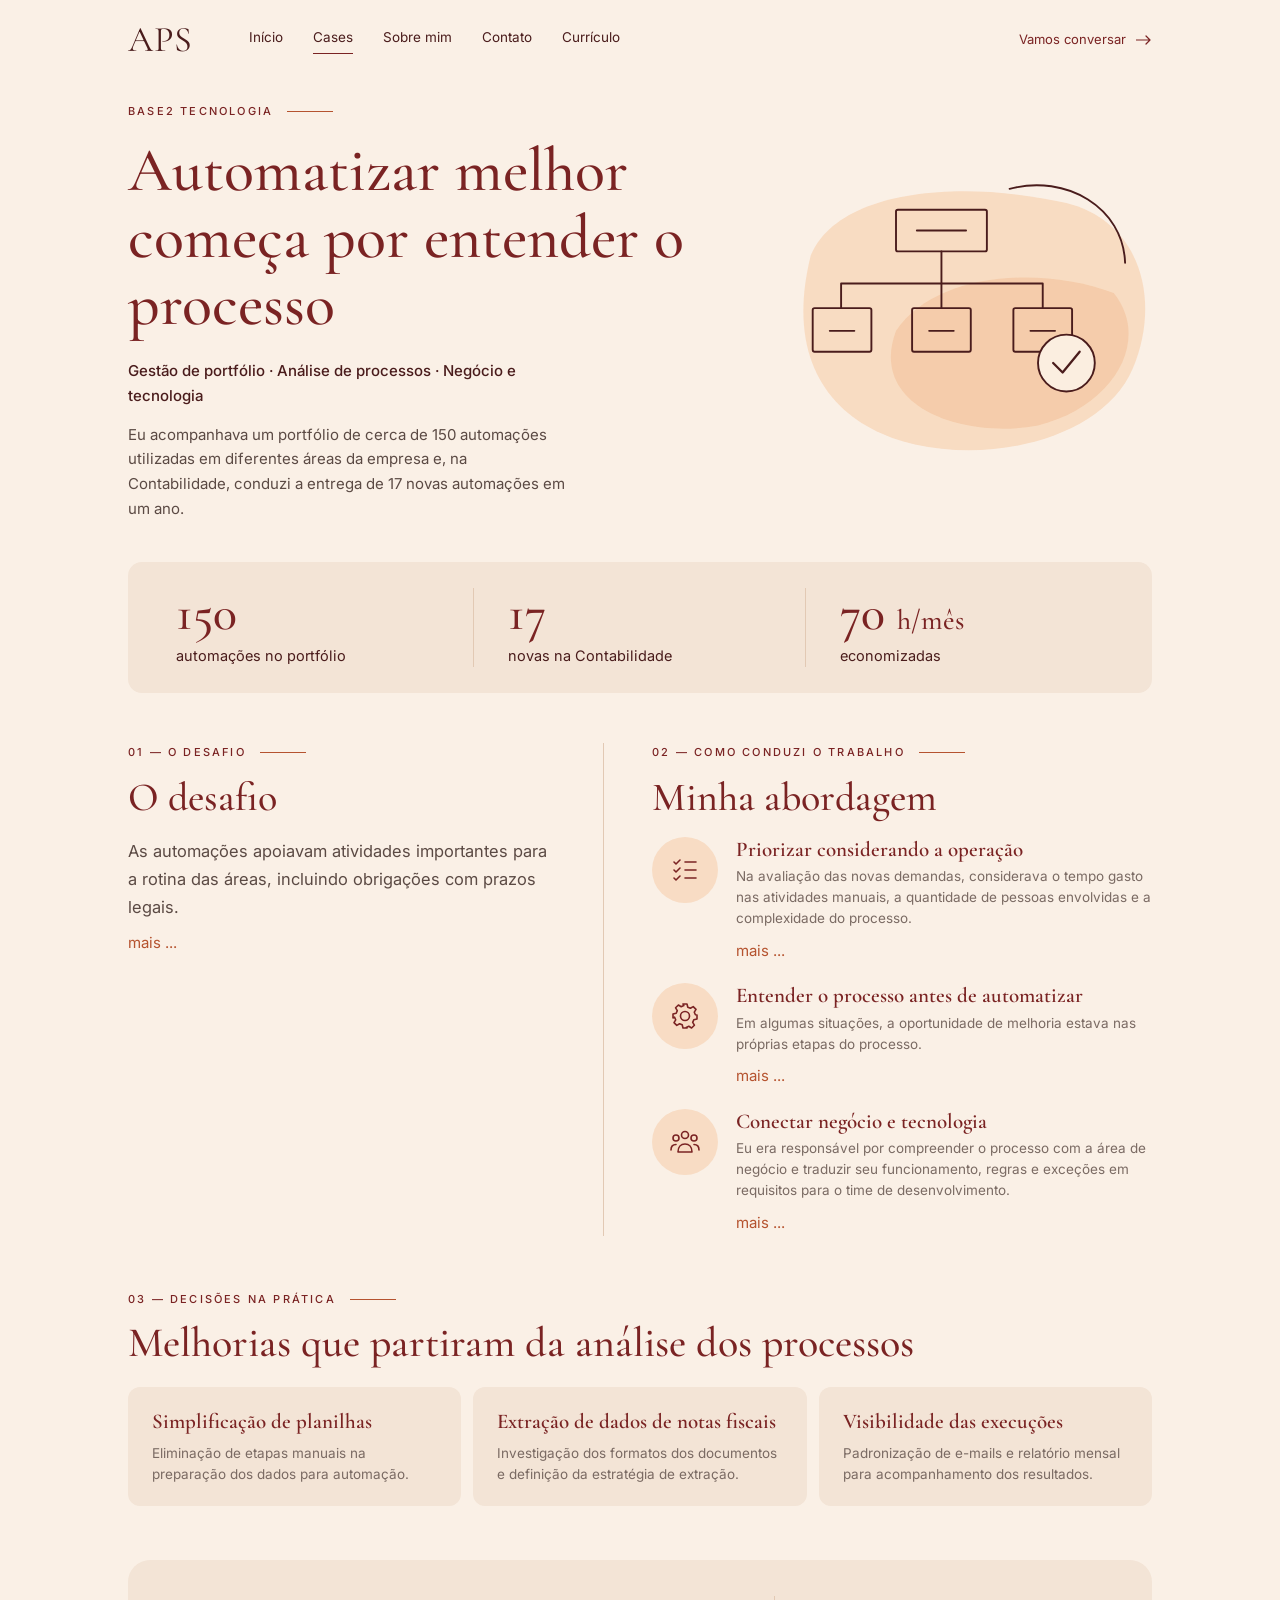
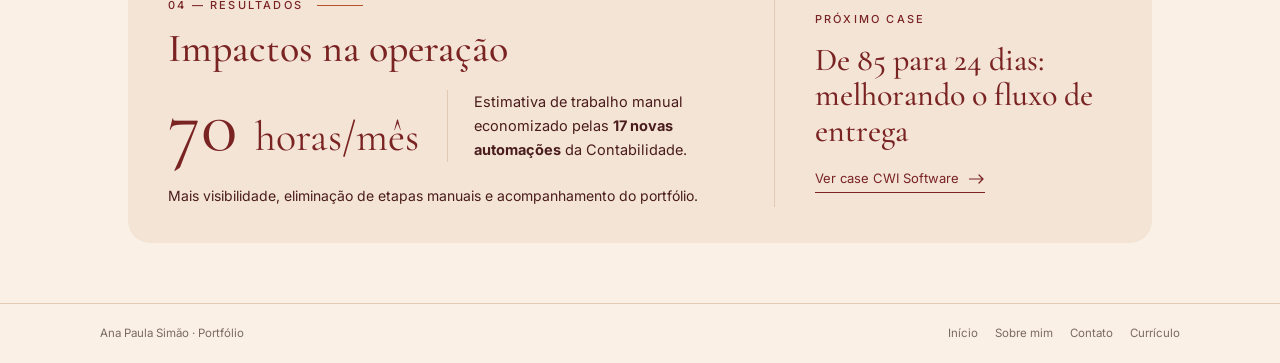
==== commit 49a0ed14: "Update case-base2.html" ====
--- a/case-base2.html
+++ b/case-base2.html
@@ -35,7 +35,7 @@
   .menu a{font-size:13.5px;color:var(--ink);padding-bottom:4px;border-bottom:1.5px solid transparent}
   .menu a.active{border-color:var(--red)}
   .menu a:hover{border-color:var(--accent)}
-  .nav-cta{font-size:13px;color:var(--red);border-bottom:1px solid var(--red);padding-bottom:3px;display:inline-flex;gap:10px;align-items:center}
+  .nav-cta{font-size:13px;color:var(--red);display:inline-flex;gap:10px;align-items:center}
   .arrow{display:inline-block;width:16px;height:10px}
 
   /* TÍTULOS DE SEÇÃO */
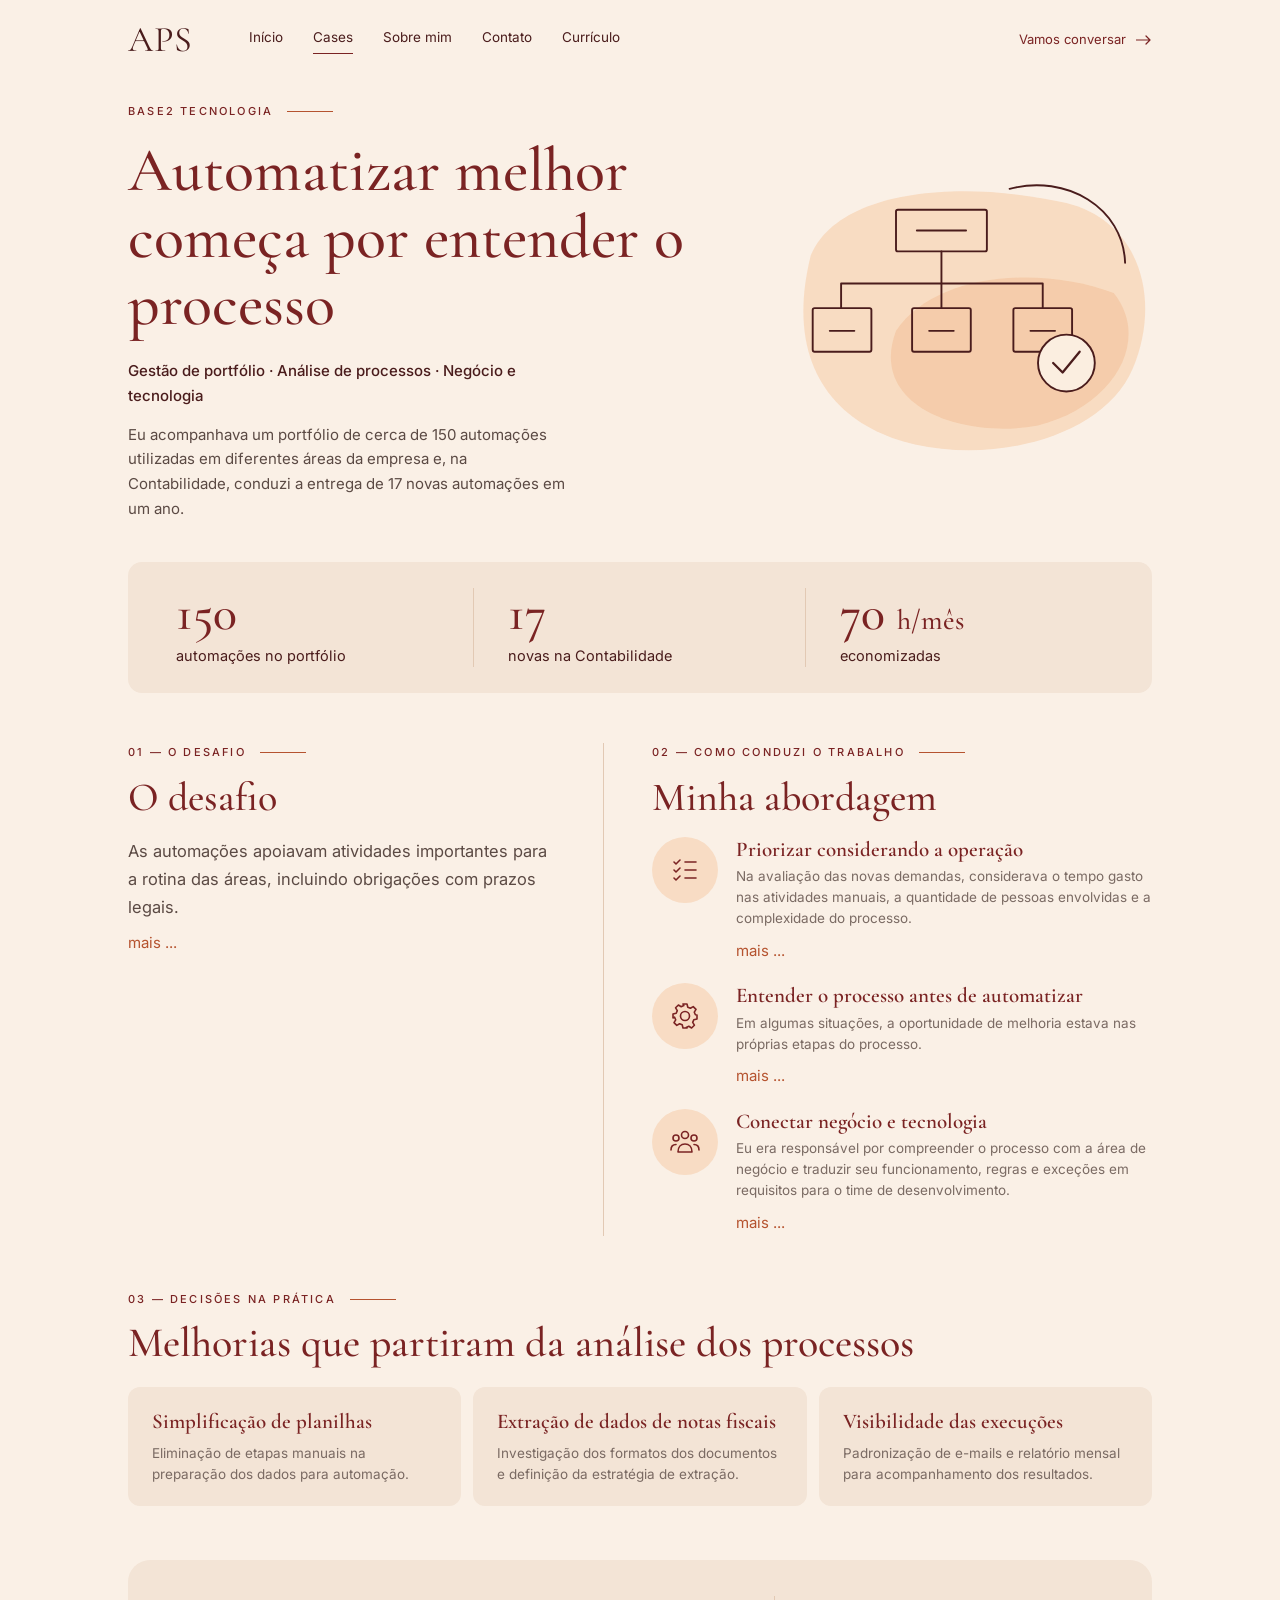
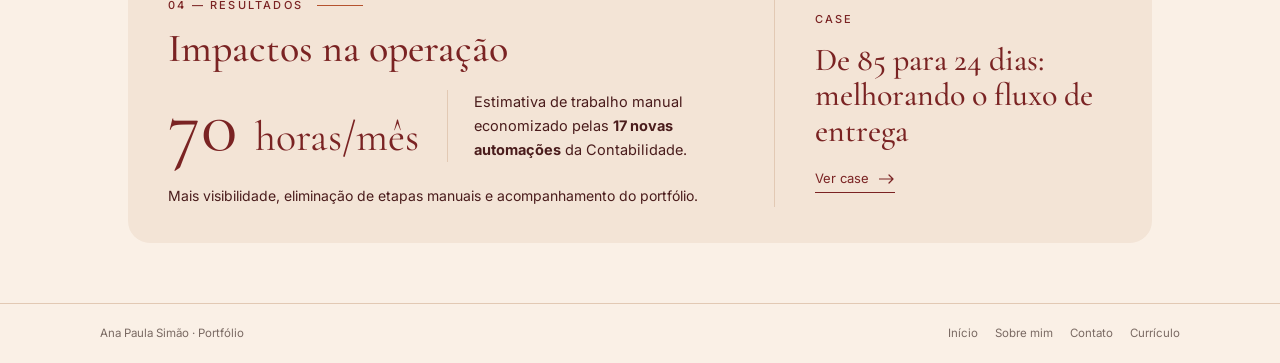
==== commit aff7ff75: "Update case-base2.html" ====
--- a/case-base2.html
+++ b/case-base2.html
@@ -292,9 +292,9 @@
       <p class="foot-note">Mais visibilidade, eliminação de etapas manuais e acompanhamento do portfólio.</p>
     </div>
     <div class="next">
-      <div class="label">Próximo case</div>
+      <div class="label"> Case</div>
       <h3>De 85 para 24 dias: melhorando o fluxo de entrega</h3>
-      <a href="case-cwi.html">Ver case CWI Software <svg class="arrow"><use href="#arrow"/></svg></a>
+      <a href="case-cwi.html">Ver case <svg class="arrow"><use href="#arrow"/></svg></a>
     </div>
   </section>
 </div>
